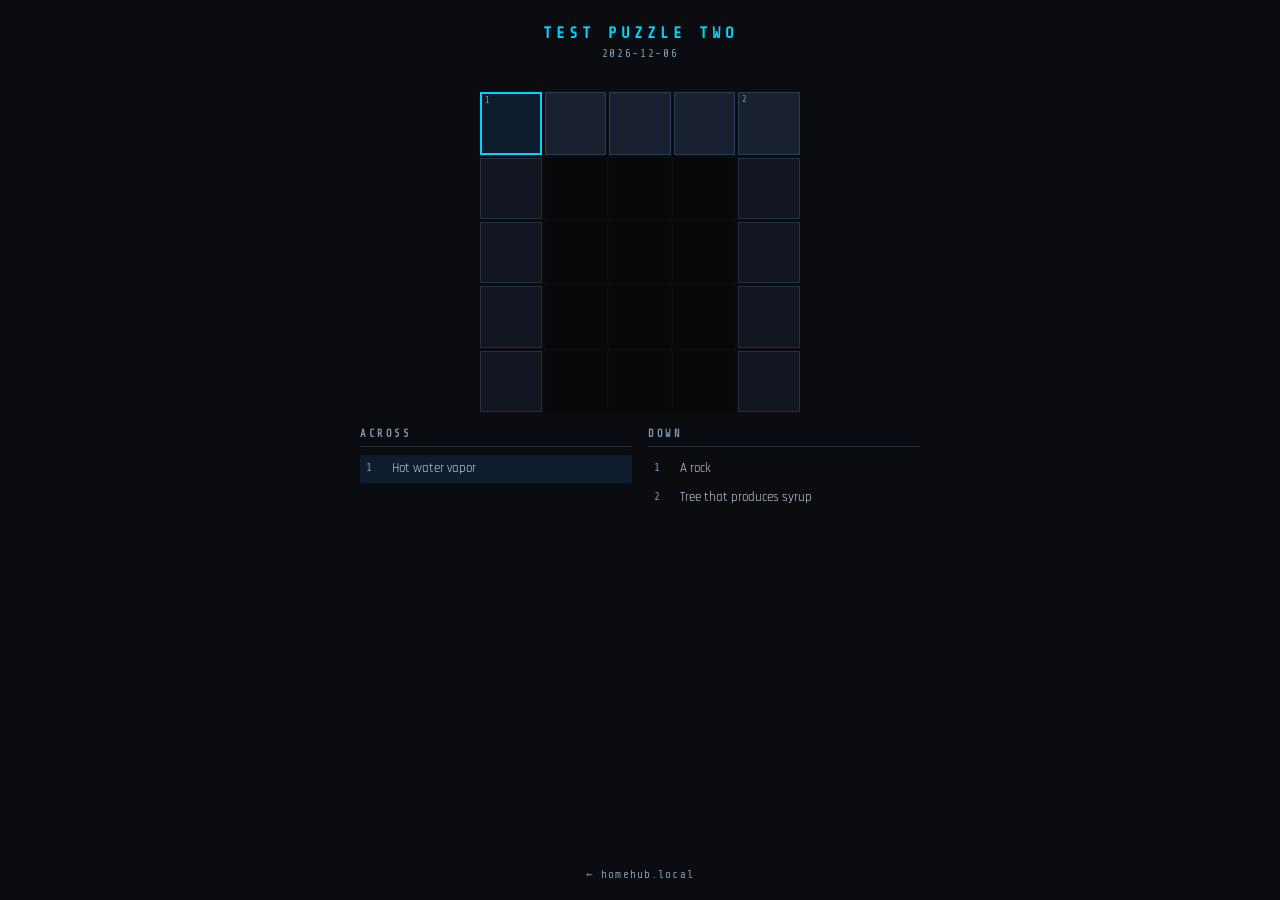
==== apps/games/index.html @ 2e540438 "Fix green highlight, add tests, extract puzzle data - Green highlight: cells now require ALL contain" ====
<!DOCTYPE html>
<html lang="en">
<head>
  <meta charset="UTF-8">
  <meta name="viewport" content="width=device-width, initial-scale=1.0, user-scalable=no">
  <title>Crossword</title>
  <link rel="stylesheet" href="../dashboard/fonts.css">
  <style>
    :root {
      --bg: #0a0c0f;
      --panel: #111620;
      --border: #243040;
      --accent: #00d4ff;
      --accent3: #39ff14;
      --text: #c8d8e8;
      --dim: #7a9ab0;
      --warn: #ffbe00;
    }

    * { margin: 0; padding: 0; box-sizing: border-box; }

    body {
      background: var(--bg);
      color: var(--text);
      font-family: 'Rajdhani', sans-serif;
      font-weight: 400;
      min-height: 100vh;
      display: flex;
      flex-direction: column;
      align-items: center;
    }

    header {
      width: 100%;
      max-width: 600px;
      padding: 1.5rem 1rem 0.75rem;
      display: flex;
      flex-direction: column;
      align-items: center;
      gap: 0.3rem;
    }

    header h1 {
      font-family: 'Share Tech Mono', monospace;
      font-size: 1rem;
      letter-spacing: 0.25em;
      color: var(--accent);
      text-transform: uppercase;
    }

    #puzzle-date {
      font-family: 'Share Tech Mono', monospace;
      font-size: 0.7rem;
      color: var(--dim);
      letter-spacing: 0.15em;
    }

    #grid-wrap {
      margin: 1.25rem 0 1rem;
    }

    #grid {
      display: grid;
      grid-template-columns: repeat(5, 1fr);
      gap: 3px;
      width: min(calc(100vw - 2rem), 320px);
      aspect-ratio: 1;
    }

    .cell {
      position: relative;
      background: var(--panel);
      border: 1px solid var(--border);
      display: flex;
      align-items: center;
      justify-content: center;
      cursor: pointer;
      user-select: none;
      transition: background 0.1s, border-color 0.1s;
    }

    .cell.black {
      background: #060709;
      border-color: #060709;
      cursor: default;
    }

    .cell.highlighted {
      background: #192130;
      border-color: #2a3f55;
    }

    .cell.selected {
      background: #0e1d2d;
      border: 2px solid var(--accent);
    }

    .cell.correct {
      background: #0a1f0c;
      border-color: #1a3d1e;
    }

    .cell.correct.selected {
      border: 2px solid var(--accent3);
    }

    .cell.correct.highlighted {
      background: #0c2210;
    }

    .cell-num {
      position: absolute;
      top: 2px;
      left: 3px;
      font-family: 'Share Tech Mono', monospace;
      font-size: clamp(0.42rem, 1.4vw, 0.55rem);
      color: var(--dim);
      line-height: 1;
    }

    .cell-letter {
      font-family: 'Share Tech Mono', monospace;
      font-size: clamp(1rem, 3.8vw, 1.5rem);
      color: var(--text);
      line-height: 1;
    }

    .cell.correct .cell-letter {
      color: var(--accent3);
    }

    #clues {
      width: min(calc(100vw - 2rem), 560px);
      display: grid;
      grid-template-columns: 1fr 1fr;
      gap: 1rem;
      margin-bottom: 2.5rem;
    }

    .clue-panel h2 {
      font-family: 'Share Tech Mono', monospace;
      font-size: 0.65rem;
      letter-spacing: 0.25em;
      color: var(--dim);
      text-transform: uppercase;
      margin-bottom: 0.5rem;
      padding-bottom: 0.4rem;
      border-bottom: 1px solid var(--border);
    }

    .clue-item {
      display: flex;
      gap: 0.5rem;
      padding: 0.3rem 0.4rem;
      border-radius: 2px;
      cursor: pointer;
      margin-bottom: 0.1rem;
      transition: background 0.1s;
    }

    .clue-item:hover { background: #192130; }

    .clue-item.active { background: #0e1d2d; }

    .clue-item.solved { color: var(--accent3); }

    .clue-num {
      font-family: 'Share Tech Mono', monospace;
      font-size: 0.7rem;
      color: var(--dim);
      min-width: 1.1rem;
      flex-shrink: 0;
      padding-top: 0.05rem;
    }

    .clue-item.solved .clue-num { color: var(--accent3); }

    .clue-text {
      font-size: 0.82rem;
      line-height: 1.35;
    }

    #victory {
      display: none;
      position: fixed;
      inset: 0;
      background: rgba(10, 12, 15, 0.93);
      z-index: 100;
      align-items: center;
      justify-content: center;
    }

    #victory.show { display: flex; }

    .victory-box {
      background: var(--panel);
      border: 1px solid var(--accent3);
      padding: 2.5rem 2rem;
      max-width: 340px;
      width: calc(100vw - 2.5rem);
      text-align: center;
    }

    .v-date {
      font-family: 'Share Tech Mono', monospace;
      font-size: 0.65rem;
      color: var(--dim);
      letter-spacing: 0.2em;
      margin-bottom: 0.6rem;
    }

    .v-title {
      font-family: 'Share Tech Mono', monospace;
      font-size: 0.9rem;
      color: var(--accent);
      letter-spacing: 0.15em;
      margin-bottom: 1.25rem;
    }

    .v-msg {
      font-size: 1rem;
      line-height: 1.6;
      color: var(--text);
      margin-bottom: 1.75rem;
    }

    .victory-box button {
      background: transparent;
      border: 1px solid var(--accent3);
      color: var(--accent3);
      font-family: 'Share Tech Mono', monospace;
      font-size: 0.75rem;
      letter-spacing: 0.15em;
      padding: 0.6rem 1.5rem;
      cursor: pointer;
      text-transform: uppercase;
      transition: background 0.15s;
    }

    .victory-box button:hover {
      background: rgba(57, 255, 20, 0.08);
    }

    footer {
      margin-top: auto;
      padding: 1rem;
    }

    footer a {
      font-family: 'Share Tech Mono', monospace;
      font-size: 0.7rem;
      color: var(--dim);
      text-decoration: none;
      letter-spacing: 0.1em;
    }

    footer a:hover { color: var(--text); }

    #mobile-input {
      position: fixed;
      opacity: 0;
      pointer-events: none;
      top: 0;
      left: 0;
      width: 1px;
      height: 1px;
      font-size: 16px;
    }

    @media (max-width: 380px) {
      #clues { grid-template-columns: 1fr; }
    }
  </style>
</head>
<body>

<header>
  <h1 id="puzzle-title">Crossword</h1>
  <div id="puzzle-date"></div>
</header>

<div id="grid-wrap">
  <div id="grid"></div>
</div>

<div id="clues">
  <div class="clue-panel">
    <h2>Across</h2>
    <div id="clues-across"></div>
  </div>
  <div class="clue-panel">
    <h2>Down</h2>
    <div id="clues-down"></div>
  </div>
</div>

<div id="victory">
  <div class="victory-box">
    <div class="v-date" id="v-date"></div>
    <div class="v-title" id="v-title"></div>
    <div class="v-msg">Puzzle complete. Well done.</div>
    <button id="v-dismiss">Review grid</button>
  </div>
</div>

<footer><a href="/">← homehub.local</a></footer>

<input id="mobile-input" type="text" autocomplete="off" autocorrect="off"
       autocapitalize="characters" spellcheck="false" inputmode="text">

<script src="puzzles/puzzles.js"></script>
<script>
// ---------------------------------------------------------------------------
// Numbering — exact algorithm from spec
// ---------------------------------------------------------------------------
function numberCells(grid) {
  const nums = {};
  let n = 1;
  for (let i = 0; i < 25; i++) {
    if (grid[i] === '#') continue;
    const row = Math.floor(i / 5), col = i % 5;
    const startsAcross = (col === 0 || grid[i - 1] === '#') && col < 4 && grid[i + 1] !== '#';
    const startsDown   = (row === 0 || grid[i - 5] === '#') && row < 4 && grid[i + 5] !== '#';
    if (startsAcross || startsDown) nums[i] = n++;
  }
  return nums;
}

// ---------------------------------------------------------------------------
// Build word list and cell→word map from numbered cells
// ---------------------------------------------------------------------------
function buildWords(grid, cellNums) {
  const words = [];
  const cellWordMap = {};
  for (let i = 0; i < 25; i++) {
    if (grid[i] !== '#') cellWordMap[i] = {};
  }

  for (const [idxStr, num] of Object.entries(cellNums)) {
    const idx = parseInt(idxStr, 10);
    const row = Math.floor(idx / 5);
    const col = idx % 5;

    const startsAcross = (col === 0 || grid[idx - 1] === '#') && col < 4 && grid[idx + 1] !== '#';
    if (startsAcross) {
      const cells = [];
      for (let j = idx; j < 25 && Math.floor(j / 5) === row && grid[j] !== '#'; j++) {
        cells.push(j);
      }
      const key = `across-${num}`;
      words.push({ key, dir: 'across', num, cells, answer: cells.map(c => grid[c]).join('') });
      cells.forEach(c => { cellWordMap[c].across = key; });
    }

    const startsDown = (row === 0 || grid[idx - 5] === '#') && row < 4 && grid[idx + 5] !== '#';
    if (startsDown) {
      const cells = [];
      for (let j = idx; j < 25 && grid[j] !== '#'; j += 5) {
        cells.push(j);
      }
      const key = `down-${num}`;
      words.push({ key, dir: 'down', num, cells, answer: cells.map(c => grid[c]).join('') });
      cells.forEach(c => { cellWordMap[c].down = key; });
    }
  }

  return { words, cellWordMap };
}

// ---------------------------------------------------------------------------
// Date helpers
// ---------------------------------------------------------------------------
function getDateString() {
  const d = new Date();
  const y = d.getFullYear();
  const m = String(d.getMonth() + 1).padStart(2, '0');
  const day = String(d.getDate()).padStart(2, '0');
  return `${y}-${m}-${day}`;
}

function getPuzzleIndex() {
  const now = new Date();
  const start = new Date(now.getFullYear(), 0, 0);
  const dayOfYear = Math.floor((now - start) / 86400000);
  return dayOfYear % PUZZLES.length;
}

// ---------------------------------------------------------------------------
// App state
// ---------------------------------------------------------------------------
let puzzle, cellNums, words, cellWordMap;
let selectedCell = null;
let direction = 'across';
let state; // { puzzleIndex, solvedBy, letters }
let solvedWords = new Set();
let victoryTriggered = false;
let lastKeydownWasLetter = false;

// ---------------------------------------------------------------------------
// localStorage
// ---------------------------------------------------------------------------
function saveState() {
  const key = `cw-${getDateString()}`;
  localStorage.setItem(key, JSON.stringify({
    puzzleIndex: state.puzzleIndex,
    solvedBy: state.solvedBy,
    letters: state.letters
  }));
}

function loadState(puzzleIndex) {
  const key = `cw-${getDateString()}`;
  try {
    const data = JSON.parse(localStorage.getItem(key));
    if (data && data.puzzleIndex === puzzleIndex) {
      return { puzzleIndex, solvedBy: data.solvedBy || null, letters: data.letters || {} };
    }
  } catch (_) {}
  return { puzzleIndex, solvedBy: null, letters: {} };
}

// ---------------------------------------------------------------------------
// Word helpers
// ---------------------------------------------------------------------------
function isWordComplete(word) {
  return word.cells.every((c, i) => state.letters[c] === word.answer[i]);
}

function recheckAllWords() {
  words.forEach(w => {
    if (isWordComplete(w)) solvedWords.add(w.key);
    else solvedWords.delete(w.key);
  });
}

function getActiveWordKey() {
  if (selectedCell === null) return null;
  return cellWordMap[selectedCell]?.[direction] || null;
}

function getActiveWordCells() {
  const key = getActiveWordKey();
  if (!key) return [];
  return words.find(w => w.key === key)?.cells || [];
}

// ---------------------------------------------------------------------------
// Navigation helpers
// ---------------------------------------------------------------------------
function advanceInWord() {
  const key = getActiveWordKey();
  if (!key) return;
  const word = words.find(w => w.key === key);
  if (!word) return;
  const idx = word.cells.indexOf(selectedCell);
  if (idx < word.cells.length - 1) selectedCell = word.cells[idx + 1];
}

function retreatInWord() {
  const key = getActiveWordKey();
  if (!key) return;
  const word = words.find(w => w.key === key);
  if (!word) return;
  const idx = word.cells.indexOf(selectedCell);
  if (idx > 0) selectedCell = word.cells[idx - 1];
}

function nextWord(reverse) {
  if (!words.length) return;
  const current = getActiveWordKey();
  let idx = words.findIndex(w => w.key === current);
  if (idx === -1) idx = 0;
  if (reverse) idx = idx <= 0 ? words.length - 1 : idx - 1;
  else idx = idx >= words.length - 1 ? 0 : idx + 1;
  const next = words[idx];
  direction = next.dir;
  const firstEmpty = next.cells.find(c => !state.letters[c]);
  selectedCell = firstEmpty !== undefined ? firstEmpty : next.cells[0];
}

function adjustDirectionForCell(i) {
  const hasAcross = !!cellWordMap[i]?.across;
  const hasDown = !!cellWordMap[i]?.down;
  if (direction === 'across' && !hasAcross && hasDown) direction = 'down';
  if (direction === 'down' && !hasDown && hasAcross) direction = 'across';
}

// ---------------------------------------------------------------------------
// Handlers
// ---------------------------------------------------------------------------
function onCellClick(i) {
  if (puzzle.grid[i] === '#') return;
  if (i === selectedCell) {
    const hasAcross = !!cellWordMap[i]?.across;
    const hasDown = !!cellWordMap[i]?.down;
    if (hasAcross && hasDown) direction = direction === 'across' ? 'down' : 'across';
  } else {
    selectedCell = i;
    adjustDirectionForCell(i);
  }
  render();
  focusMobileInput();
}

function onClueClick(word) {
  direction = word.dir;
  const firstEmpty = word.cells.find(c => !state.letters[c]);
  selectedCell = firstEmpty !== undefined ? firstEmpty : word.cells[0];
  render();
  focusMobileInput();
}

function handleLetter(letter) {
  if (selectedCell === null) return;
  state.letters[selectedCell] = letter;
  recheckAllWords();
  saveState();
  if (words.every(w => solvedWords.has(w.key)) && !victoryTriggered) {
    victoryTriggered = true;
    render();
    setTimeout(showVictory, 350);
    return;
  }
  advanceInWord();
  render();
}

function handleBackspace() {
  if (selectedCell === null) return;
  if (state.letters[selectedCell]) {
    delete state.letters[selectedCell];
    recheckAllWords();
    saveState();
  } else {
    retreatInWord();
    if (state.letters[selectedCell]) {
      delete state.letters[selectedCell];
      recheckAllWords();
      saveState();
    }
  }
  render();
}

function handleArrow(key) {
  if (selectedCell === null) return;
  const row = Math.floor(selectedCell / 5);
  const col = selectedCell % 5;
  let nr = row, nc = col;
  if (key === 'ArrowRight') { nc++; direction = 'across'; }
  else if (key === 'ArrowLeft') { nc--; direction = 'across'; }
  else if (key === 'ArrowDown') { nr++; direction = 'down'; }
  else if (key === 'ArrowUp') { nr--; direction = 'down'; }
  if (nr < 0 || nr >= 5 || nc < 0 || nc >= 5) return;
  const next = nr * 5 + nc;
  if (puzzle.grid[next] === '#') return;
  selectedCell = next;
  render();
}

function onKeyDown(e) {
  if (selectedCell === null) return;
  const { key } = e;
  lastKeydownWasLetter = false;

  if (key === 'ArrowRight' || key === 'ArrowLeft' || key === 'ArrowDown' || key === 'ArrowUp') {
    e.preventDefault();
    handleArrow(key);
  } else if (key === 'Tab') {
    e.preventDefault();
    nextWord(e.shiftKey);
    render();
  } else if (key === 'Backspace') {
    e.preventDefault();
    handleBackspace();
  } else if (key.length === 1 && /[a-zA-Z]/.test(key)) {
    e.preventDefault();
    lastKeydownWasLetter = true;
    handleLetter(key.toUpperCase());
  }
}

// ---------------------------------------------------------------------------
// Mobile input
// ---------------------------------------------------------------------------
function focusMobileInput() {
  document.getElementById('mobile-input').focus();
}

function setupMobileInput() {
  const input = document.getElementById('mobile-input');
  // Arrows, backspace, tab from mobile keyboard
  input.addEventListener('keydown', onKeyDown);
  // Letter input from mobile IME (keydown may not fire for letters)
  input.addEventListener('input', () => {
    const val = input.value;
    input.value = '';
    if (!val || selectedCell === null) return;
    if (lastKeydownWasLetter) { lastKeydownWasLetter = false; return; }
    const letter = val.toUpperCase().replace(/[^A-Z]/g, '');
    if (letter) handleLetter(letter[letter.length - 1]);
  });
}

// ---------------------------------------------------------------------------
// Victory
// ---------------------------------------------------------------------------
function showVictory() {
  const dateStr = getDateString();
  document.getElementById('v-date').textContent = dateStr;
  document.getElementById('v-title').textContent = puzzle.title;
  document.getElementById('victory').classList.add('show');
}

// ---------------------------------------------------------------------------
// Render
// ---------------------------------------------------------------------------
function renderGrid() {
  const activeWordCells = getActiveWordCells();
  for (let i = 0; i < 25; i++) {
    const cell = document.querySelector(`.cell[data-idx="${i}"]`);
    if (!cell || puzzle.grid[i] === '#') continue;

    const letterEl = cell.querySelector('.cell-letter');
    letterEl.textContent = state.letters[i] || '';

    cell.classList.remove('selected', 'highlighted', 'correct');

    const ac = cellWordMap[i]?.across;
    const dn = cellWordMap[i]?.down;
    const wordKeys = [ac, dn].filter(Boolean);
    if (wordKeys.length > 0 && wordKeys.every(k => solvedWords.has(k))) {
      cell.classList.add('correct');
    }
    if (i === selectedCell) {
      cell.classList.add('selected');
    } else if (activeWordCells.includes(i)) {
      cell.classList.add('highlighted');
    }
  }
}

function renderClues() {
  const activeKey = getActiveWordKey();
  document.querySelectorAll('.clue-item').forEach(item => {
    const k = item.dataset.key;
    item.classList.toggle('active', k === activeKey);
    item.classList.toggle('solved', solvedWords.has(k));
  });
}

function render() {
  renderGrid();
  renderClues();
}

// ---------------------------------------------------------------------------
// DOM build
// ---------------------------------------------------------------------------
function buildGrid() {
  const gridEl = document.getElementById('grid');
  gridEl.innerHTML = '';
  for (let i = 0; i < 25; i++) {
    const cell = document.createElement('div');
    cell.className = 'cell';
    cell.dataset.idx = i;
    if (puzzle.grid[i] === '#') {
      cell.classList.add('black');
    } else {
      if (cellNums[i] != null) {
        const numEl = document.createElement('span');
        numEl.className = 'cell-num';
        numEl.textContent = cellNums[i];
        cell.appendChild(numEl);
      }
      const letterEl = document.createElement('span');
      letterEl.className = 'cell-letter';
      cell.appendChild(letterEl);
      cell.addEventListener('click', () => onCellClick(i));
    }
    gridEl.appendChild(cell);
  }
}

function buildClues() {
  const acrossEl = document.getElementById('clues-across');
  const downEl   = document.getElementById('clues-down');
  acrossEl.innerHTML = '';
  downEl.innerHTML = '';
  words.forEach(word => {
    const clueText = puzzle.clues[word.dir][word.num];
    if (!clueText) return;
    const item = document.createElement('div');
    item.className = 'clue-item';
    item.dataset.key = word.key;
    item.innerHTML = `<span class="clue-num">${word.num}</span><span class="clue-text">${clueText}</span>`;
    item.addEventListener('click', () => onClueClick(word));
    (word.dir === 'across' ? acrossEl : downEl).appendChild(item);
  });
}

// ---------------------------------------------------------------------------
// Init
// ---------------------------------------------------------------------------
function init() {
  const puzzleIndex = getPuzzleIndex();
  state = loadState(puzzleIndex);

  puzzle = PUZZLES[puzzleIndex];
  cellNums = numberCells(puzzle.grid);
  ({ words, cellWordMap } = buildWords(puzzle.grid, cellNums));

  // Recompute solved words from restored letters
  recheckAllWords();

  buildGrid();
  buildClues();
  setupMobileInput();

  document.getElementById('puzzle-title').textContent = puzzle.title;
  document.getElementById('puzzle-date').textContent = getDateString();
  document.getElementById('v-dismiss').addEventListener('click', () => {
    document.getElementById('victory').classList.remove('show');
  });

  // Desktop keyboard handler (skip if mobile-input is target to avoid double fire)
  document.addEventListener('keydown', (e) => {
    if (e.target === document.getElementById('mobile-input')) return;
    onKeyDown(e);
  });

  // Select first empty cell in first word
  const firstWord = words.find(w => w.dir === 'across') || words[0];
  if (firstWord) {
    direction = firstWord.dir;
    const firstEmpty = firstWord.cells.find(c => !state.letters[c]);
    selectedCell = firstEmpty !== undefined ? firstEmpty : firstWord.cells[0];
  }

  render();
}

init();
</script>
</body>
</html>
---- apps/dashboard/fonts.css ----
@font-face {
  font-family: 'Share Tech Mono';
  font-style: normal;
  font-weight: 400;
  font-display: swap;
  src: url('fonts/share-tech-mono-400.woff2') format('woff2');
}
@font-face {
  font-family: 'Rajdhani';
  font-style: normal;
  font-weight: 300;
  font-display: swap;
  src: url('fonts/rajdhani-300.woff2') format('woff2');
}
@font-face {
  font-family: 'Rajdhani';
  font-style: normal;
  font-weight: 400;
  font-display: swap;
  src: url('fonts/rajdhani-400.woff2') format('woff2');
}
@font-face {
  font-family: 'Rajdhani';
  font-style: normal;
  font-weight: 600;
  font-display: swap;
  src: url('fonts/rajdhani-600.woff2') format('woff2');
}
@font-face {
  font-family: 'Rajdhani';
  font-style: normal;
  font-weight: 700;
  font-display: swap;
  src: url('fonts/rajdhani-700.woff2') format('woff2');
}
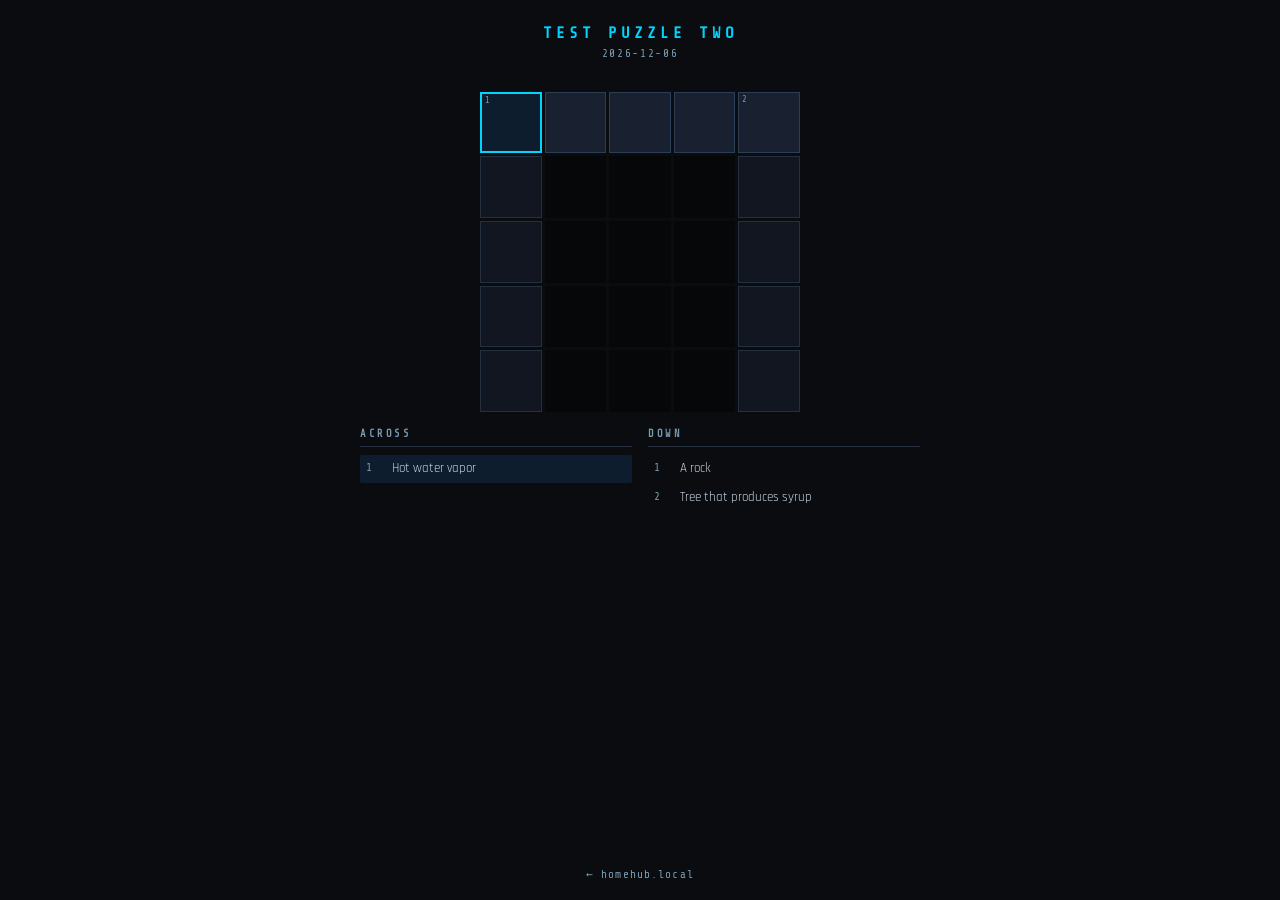
==== commit 69c95237: "Fix cell resize on letter entry Grid rows were implicitly auto-sized (content-driven) because grid-t" ====
--- a/apps/games/index.html
+++ b/apps/games/index.html
@@ -62,9 +62,10 @@
     #grid {
       display: grid;
       grid-template-columns: repeat(5, 1fr);
+      grid-template-rows: repeat(5, 1fr);
       gap: 3px;
       width: min(calc(100vw - 2rem), 320px);
-      aspect-ratio: 1;
+      height: min(calc(100vw - 2rem), 320px);
     }
 
     .cell {
@@ -76,6 +77,9 @@
       justify-content: center;
       cursor: pointer;
       user-select: none;
+      overflow: hidden;
+      min-width: 0;
+      min-height: 0;
       transition: background 0.1s, border-color 0.1s;
     }
 
@@ -95,19 +99,6 @@
       border: 2px solid var(--accent);
     }
 
-    .cell.correct {
-      background: #0a1f0c;
-      border-color: #1a3d1e;
-    }
-
-    .cell.correct.selected {
-      border: 2px solid var(--accent3);
-    }
-
-    .cell.correct.highlighted {
-      background: #0c2210;
-    }
-
     .cell-num {
       position: absolute;
       top: 2px;
@@ -123,10 +114,6 @@
       font-size: clamp(1rem, 3.8vw, 1.5rem);
       color: var(--text);
       line-height: 1;
-    }
-
-    .cell.correct .cell-letter {
-      color: var(--accent3);
     }
 
     #clues {
@@ -162,8 +149,6 @@
 
     .clue-item.active { background: #0e1d2d; }
 
-    .clue-item.solved { color: var(--accent3); }
-
     .clue-num {
       font-family: 'Share Tech Mono', monospace;
       font-size: 0.7rem;
@@ -172,8 +157,6 @@
       flex-shrink: 0;
       padding-top: 0.05rem;
     }
-
-    .clue-item.solved .clue-num { color: var(--accent3); }
 
     .clue-text {
       font-size: 0.82rem;
@@ -392,7 +375,6 @@
 let selectedCell = null;
 let direction = 'across';
 let state; // { puzzleIndex, solvedBy, letters }
-let solvedWords = new Set();
 let victoryTriggered = false;
 let lastKeydownWasLetter = false;
 
@@ -422,15 +404,8 @@
 // ---------------------------------------------------------------------------
 // Word helpers
 // ---------------------------------------------------------------------------
-function isWordComplete(word) {
-  return word.cells.every((c, i) => state.letters[c] === word.answer[i]);
-}
-
-function recheckAllWords() {
-  words.forEach(w => {
-    if (isWordComplete(w)) solvedWords.add(w.key);
-    else solvedWords.delete(w.key);
-  });
+function isPuzzleSolved() {
+  return words.every(w => w.cells.every((c, i) => state.letters[c] === w.answer[i]));
 }
 
 function getActiveWordKey() {
@@ -513,9 +488,8 @@
 function handleLetter(letter) {
   if (selectedCell === null) return;
   state.letters[selectedCell] = letter;
-  recheckAllWords();
   saveState();
-  if (words.every(w => solvedWords.has(w.key)) && !victoryTriggered) {
+  if (isPuzzleSolved() && !victoryTriggered) {
     victoryTriggered = true;
     render();
     setTimeout(showVictory, 350);
@@ -529,13 +503,11 @@
   if (selectedCell === null) return;
   if (state.letters[selectedCell]) {
     delete state.letters[selectedCell];
-    recheckAllWords();
     saveState();
   } else {
     retreatInWord();
     if (state.letters[selectedCell]) {
       delete state.letters[selectedCell];
-      recheckAllWords();
       saveState();
     }
   }
@@ -624,14 +596,8 @@
     const letterEl = cell.querySelector('.cell-letter');
     letterEl.textContent = state.letters[i] || '';
 
-    cell.classList.remove('selected', 'highlighted', 'correct');
-
-    const ac = cellWordMap[i]?.across;
-    const dn = cellWordMap[i]?.down;
-    const wordKeys = [ac, dn].filter(Boolean);
-    if (wordKeys.length > 0 && wordKeys.every(k => solvedWords.has(k))) {
-      cell.classList.add('correct');
-    }
+    cell.classList.remove('selected', 'highlighted');
+
     if (i === selectedCell) {
       cell.classList.add('selected');
     } else if (activeWordCells.includes(i)) {
@@ -643,9 +609,7 @@
 function renderClues() {
   const activeKey = getActiveWordKey();
   document.querySelectorAll('.clue-item').forEach(item => {
-    const k = item.dataset.key;
-    item.classList.toggle('active', k === activeKey);
-    item.classList.toggle('solved', solvedWords.has(k));
+    item.classList.toggle('active', item.dataset.key === activeKey);
   });
 }
 
@@ -710,9 +674,6 @@
   cellNums = numberCells(puzzle.grid);
   ({ words, cellWordMap } = buildWords(puzzle.grid, cellNums));
 
-  // Recompute solved words from restored letters
-  recheckAllWords();
-
   buildGrid();
   buildClues();
   setupMobileInput();
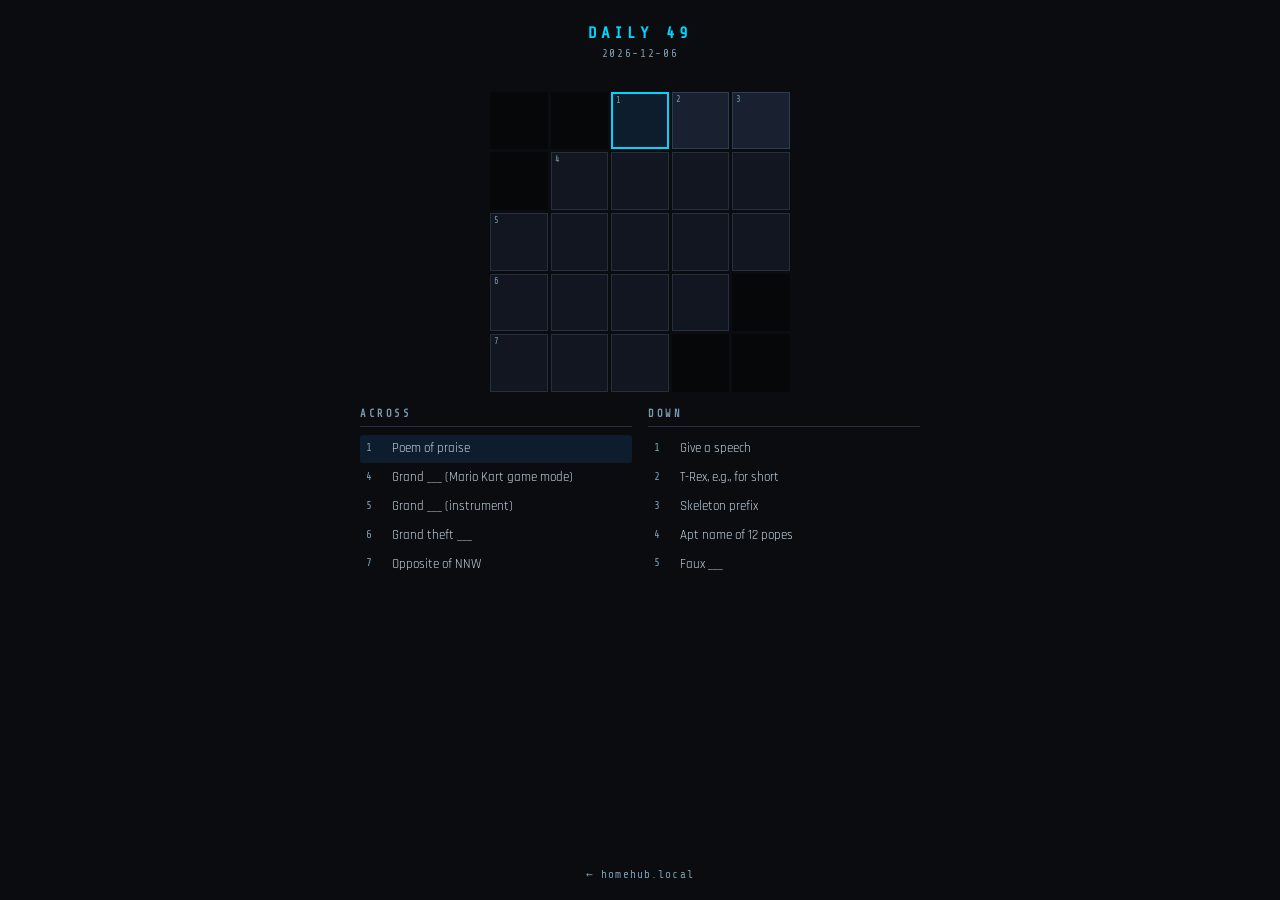
==== commit 36710ecb: "Make crossword grid size dynamic, driven by puzzle rows/cols Remove the hardcoded 5×5 assumption fro" ====
--- a/apps/games/index.html
+++ b/apps/games/index.html
@@ -61,11 +61,11 @@
 
     #grid {
       display: grid;
-      grid-template-columns: repeat(5, 1fr);
-      grid-template-rows: repeat(5, 1fr);
+      grid-template-columns: repeat(var(--cols, 5), 1fr);
+      grid-template-rows: repeat(var(--rows, 5), 1fr);
       gap: 3px;
-      width: min(calc(100vw - 2rem), 320px);
-      height: min(calc(100vw - 2rem), 320px);
+      width: min(calc(100vw - 2rem), var(--grid-w, 320px));
+      height: min(calc(100vw - 2rem), var(--grid-h, 320px));
     }
 
     .cell {
@@ -299,11 +299,11 @@
 function numberCells(grid) {
   const nums = {};
   let n = 1;
-  for (let i = 0; i < 25; i++) {
+  for (let i = 0; i < ROWS * COLS; i++) {
     if (grid[i] === '#') continue;
-    const row = Math.floor(i / 5), col = i % 5;
-    const startsAcross = (col === 0 || grid[i - 1] === '#') && col < 4 && grid[i + 1] !== '#';
-    const startsDown   = (row === 0 || grid[i - 5] === '#') && row < 4 && grid[i + 5] !== '#';
+    const row = Math.floor(i / COLS), col = i % COLS;
+    const startsAcross = (col === 0 || grid[i - 1] === '#') && col < COLS - 1 && grid[i + 1] !== '#';
+    const startsDown   = (row === 0 || grid[i - COLS] === '#') && row < ROWS - 1 && grid[i + COLS] !== '#';
     if (startsAcross || startsDown) nums[i] = n++;
   }
   return nums;
@@ -315,19 +315,19 @@
 function buildWords(grid, cellNums) {
   const words = [];
   const cellWordMap = {};
-  for (let i = 0; i < 25; i++) {
+  for (let i = 0; i < ROWS * COLS; i++) {
     if (grid[i] !== '#') cellWordMap[i] = {};
   }
 
   for (const [idxStr, num] of Object.entries(cellNums)) {
     const idx = parseInt(idxStr, 10);
-    const row = Math.floor(idx / 5);
-    const col = idx % 5;
-
-    const startsAcross = (col === 0 || grid[idx - 1] === '#') && col < 4 && grid[idx + 1] !== '#';
+    const row = Math.floor(idx / COLS);
+    const col = idx % COLS;
+
+    const startsAcross = (col === 0 || grid[idx - 1] === '#') && col < COLS - 1 && grid[idx + 1] !== '#';
     if (startsAcross) {
       const cells = [];
-      for (let j = idx; j < 25 && Math.floor(j / 5) === row && grid[j] !== '#'; j++) {
+      for (let j = idx; j < ROWS * COLS && Math.floor(j / COLS) === row && grid[j] !== '#'; j++) {
         cells.push(j);
       }
       const key = `across-${num}`;
@@ -335,10 +335,10 @@
       cells.forEach(c => { cellWordMap[c].across = key; });
     }
 
-    const startsDown = (row === 0 || grid[idx - 5] === '#') && row < 4 && grid[idx + 5] !== '#';
+    const startsDown = (row === 0 || grid[idx - COLS] === '#') && row < ROWS - 1 && grid[idx + COLS] !== '#';
     if (startsDown) {
       const cells = [];
-      for (let j = idx; j < 25 && grid[j] !== '#'; j += 5) {
+      for (let j = idx; j < ROWS * COLS && grid[j] !== '#'; j += COLS) {
         cells.push(j);
       }
       const key = `down-${num}`;
@@ -371,6 +371,7 @@
 // ---------------------------------------------------------------------------
 // App state
 // ---------------------------------------------------------------------------
+let ROWS, COLS;
 let puzzle, cellNums, words, cellWordMap;
 let selectedCell = null;
 let direction = 'across';
@@ -516,15 +517,15 @@
 
 function handleArrow(key) {
   if (selectedCell === null) return;
-  const row = Math.floor(selectedCell / 5);
-  const col = selectedCell % 5;
+  const row = Math.floor(selectedCell / COLS);
+  const col = selectedCell % COLS;
   let nr = row, nc = col;
   if (key === 'ArrowRight') { nc++; direction = 'across'; }
   else if (key === 'ArrowLeft') { nc--; direction = 'across'; }
   else if (key === 'ArrowDown') { nr++; direction = 'down'; }
   else if (key === 'ArrowUp') { nr--; direction = 'down'; }
-  if (nr < 0 || nr >= 5 || nc < 0 || nc >= 5) return;
-  const next = nr * 5 + nc;
+  if (nr < 0 || nr >= ROWS || nc < 0 || nc >= COLS) return;
+  const next = nr * COLS + nc;
   if (puzzle.grid[next] === '#') return;
   selectedCell = next;
   render();
@@ -589,7 +590,7 @@
 // ---------------------------------------------------------------------------
 function renderGrid() {
   const activeWordCells = getActiveWordCells();
-  for (let i = 0; i < 25; i++) {
+  for (let i = 0; i < ROWS * COLS; i++) {
     const cell = document.querySelector(`.cell[data-idx="${i}"]`);
     if (!cell || puzzle.grid[i] === '#') continue;
 
@@ -624,7 +625,7 @@
 function buildGrid() {
   const gridEl = document.getElementById('grid');
   gridEl.innerHTML = '';
-  for (let i = 0; i < 25; i++) {
+  for (let i = 0; i < ROWS * COLS; i++) {
     const cell = document.createElement('div');
     cell.className = 'cell';
     cell.dataset.idx = i;
@@ -666,11 +667,31 @@
 // ---------------------------------------------------------------------------
 // Init
 // ---------------------------------------------------------------------------
+const MAX_GRID_SIZE = 9;
+
+function showError(msg) {
+  document.getElementById('grid').textContent = msg;
+}
+
 function init() {
   const puzzleIndex = getPuzzleIndex();
   state = loadState(puzzleIndex);
 
   puzzle = PUZZLES[puzzleIndex];
+  ROWS = puzzle.rows;
+  COLS = puzzle.cols;
+
+  if (ROWS > MAX_GRID_SIZE || COLS > MAX_GRID_SIZE) {
+    showError(`Puzzle (${COLS}×${ROWS}) exceeds max renderable size of ${MAX_GRID_SIZE}.`);
+    return;
+  }
+
+  const gridEl = document.getElementById('grid');
+  gridEl.style.setProperty('--cols', COLS);
+  gridEl.style.setProperty('--rows', ROWS);
+  gridEl.style.setProperty('--grid-w', `${Math.min(COLS * 60, 560)}px`);
+  gridEl.style.setProperty('--grid-h', `${Math.min(ROWS * 60, 560)}px`);
+
   cellNums = numberCells(puzzle.grid);
   ({ words, cellWordMap } = buildWords(puzzle.grid, cellNums));
 
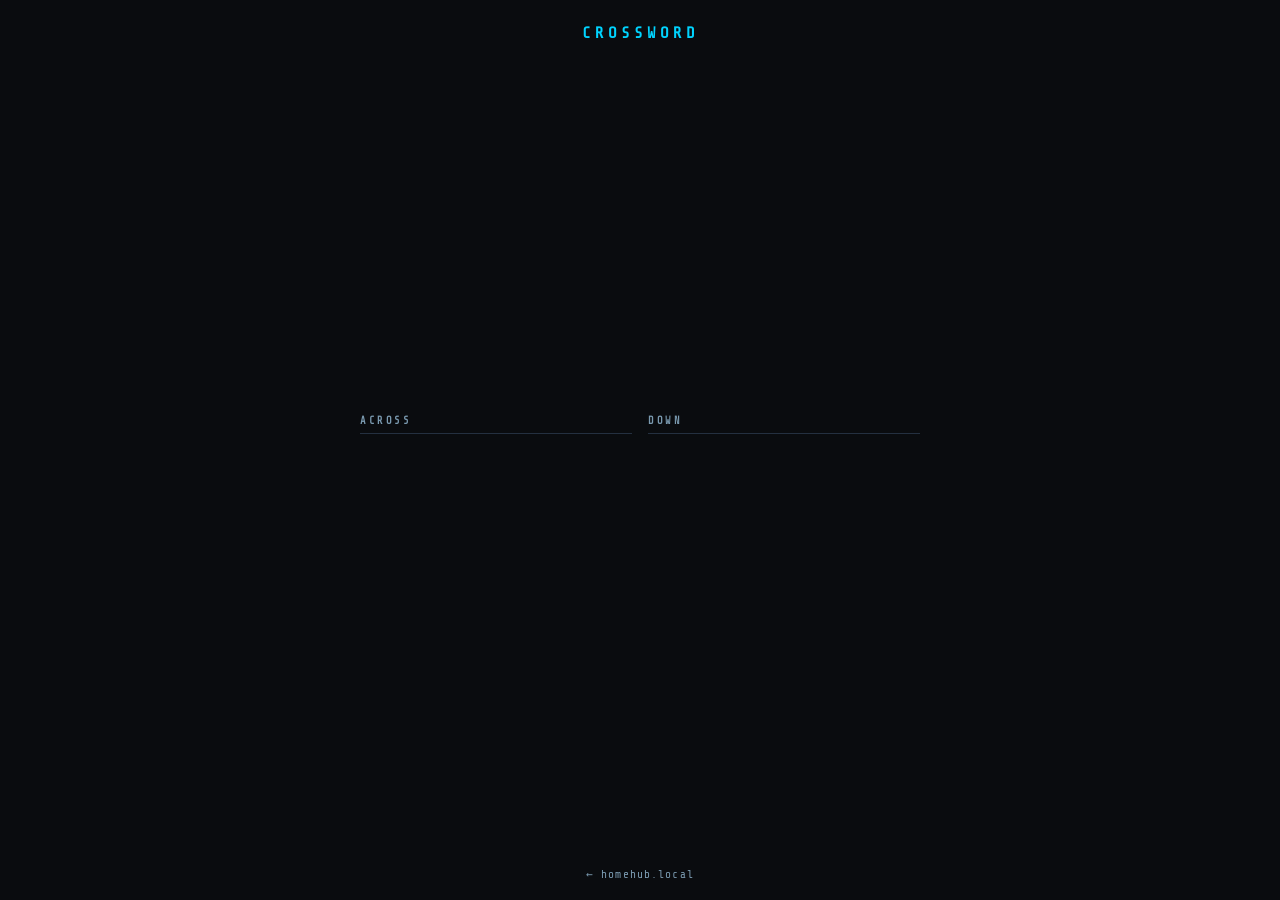
==== commit 614afc7e: "Add solve time to victory modal Timer starts on first letter typed, solvedAt recorded at solve momen" ====
--- a/apps/games/index.html
+++ b/apps/games/index.html
@@ -197,7 +197,15 @@
       font-size: 0.9rem;
       color: var(--accent);
       letter-spacing: 0.15em;
-      margin-bottom: 1.25rem;
+      margin-bottom: 0.5rem;
+    }
+
+    .v-time {
+      font-family: 'Share Tech Mono', monospace;
+      font-size: 1.6rem;
+      color: var(--accent3);
+      letter-spacing: 0.1em;
+      margin-bottom: 0.5rem;
     }
 
     .v-msg {
@@ -281,6 +289,7 @@
   <div class="victory-box">
     <div class="v-date" id="v-date"></div>
     <div class="v-title" id="v-title"></div>
+    <div class="v-time" id="v-time"></div>
     <div class="v-msg">Puzzle complete. Well done.</div>
     <button id="v-dismiss">Review grid</button>
   </div>
@@ -375,7 +384,7 @@
 let puzzle, cellNums, words, cellWordMap;
 let selectedCell = null;
 let direction = 'across';
-let state; // { puzzleIndex, solvedBy, letters }
+let state; // { puzzleIndex, solvedBy, letters, startedAt, solvedAt }
 let victoryTriggered = false;
 let lastKeydownWasLetter = false;
 
@@ -387,7 +396,9 @@
   localStorage.setItem(key, JSON.stringify({
     puzzleIndex: state.puzzleIndex,
     solvedBy: state.solvedBy,
-    letters: state.letters
+    letters: state.letters,
+    startedAt: state.startedAt,
+    solvedAt: state.solvedAt
   }));
 }
 
@@ -396,10 +407,16 @@
   try {
     const data = JSON.parse(localStorage.getItem(key));
     if (data && data.puzzleIndex === puzzleIndex) {
-      return { puzzleIndex, solvedBy: data.solvedBy || null, letters: data.letters || {} };
+      return {
+        puzzleIndex,
+        solvedBy: data.solvedBy || null,
+        letters: data.letters || {},
+        startedAt: data.startedAt || null,
+        solvedAt: data.solvedAt || null
+      };
     }
   } catch (_) {}
-  return { puzzleIndex, solvedBy: null, letters: {} };
+  return { puzzleIndex, solvedBy: null, letters: {}, startedAt: null, solvedAt: null };
 }
 
 // ---------------------------------------------------------------------------
@@ -488,10 +505,16 @@
 
 function handleLetter(letter) {
   if (selectedCell === null) return;
+  if (!state.startedAt) {
+    state.startedAt = Date.now();
+    saveState();
+  }
   state.letters[selectedCell] = letter;
   saveState();
   if (isPuzzleSolved() && !victoryTriggered) {
     victoryTriggered = true;
+    state.solvedAt = Date.now();
+    saveState();
     render();
     setTimeout(showVictory, 350);
     return;
@@ -576,12 +599,26 @@
 }
 
 // ---------------------------------------------------------------------------
+// Time helper
+// ---------------------------------------------------------------------------
+function formatTime(ms) {
+  const totalSeconds = Math.floor(ms / 1000);
+  const m = Math.floor(totalSeconds / 60);
+  const s = totalSeconds % 60;
+  return `${m}:${String(s).padStart(2, '0')}`;
+}
+
+// ---------------------------------------------------------------------------
 // Victory
 // ---------------------------------------------------------------------------
 function showVictory() {
   const dateStr = getDateString();
   document.getElementById('v-date').textContent = dateStr;
   document.getElementById('v-title').textContent = puzzle.title;
+  const elapsedMs = state.solvedAt && state.startedAt ? state.solvedAt - state.startedAt : null;
+  document.getElementById('v-time').textContent = elapsedMs !== null ? formatTime(elapsedMs) : '--:--';
+  const msg = elapsedMs !== null && elapsedMs > 3 * 60 * 1000 ? 'Pathetic.' : 'Puzzle complete. Well done.';
+  document.querySelector('.v-msg').textContent = msg;
   document.getElementById('victory').classList.add('show');
 }
 
@@ -681,6 +718,16 @@
   ROWS = puzzle.rows;
   COLS = puzzle.cols;
 
+  if (!ROWS || !COLS) {
+    showError('Puzzle is missing required rows/cols fields.');
+    return;
+  }
+
+  if (puzzle.grid.length !== ROWS * COLS) {
+    showError(`Puzzle grid length (${puzzle.grid.length}) does not match rows×cols (${ROWS * COLS}).`);
+    return;
+  }
+
   if (ROWS > MAX_GRID_SIZE || COLS > MAX_GRID_SIZE) {
     showError(`Puzzle (${COLS}×${ROWS}) exceeds max renderable size of ${MAX_GRID_SIZE}.`);
     return;
@@ -720,6 +767,11 @@
   }
 
   render();
+
+  if (state.solvedAt) {
+    victoryTriggered = true;
+    showVictory();
+  }
 }
 
 init();
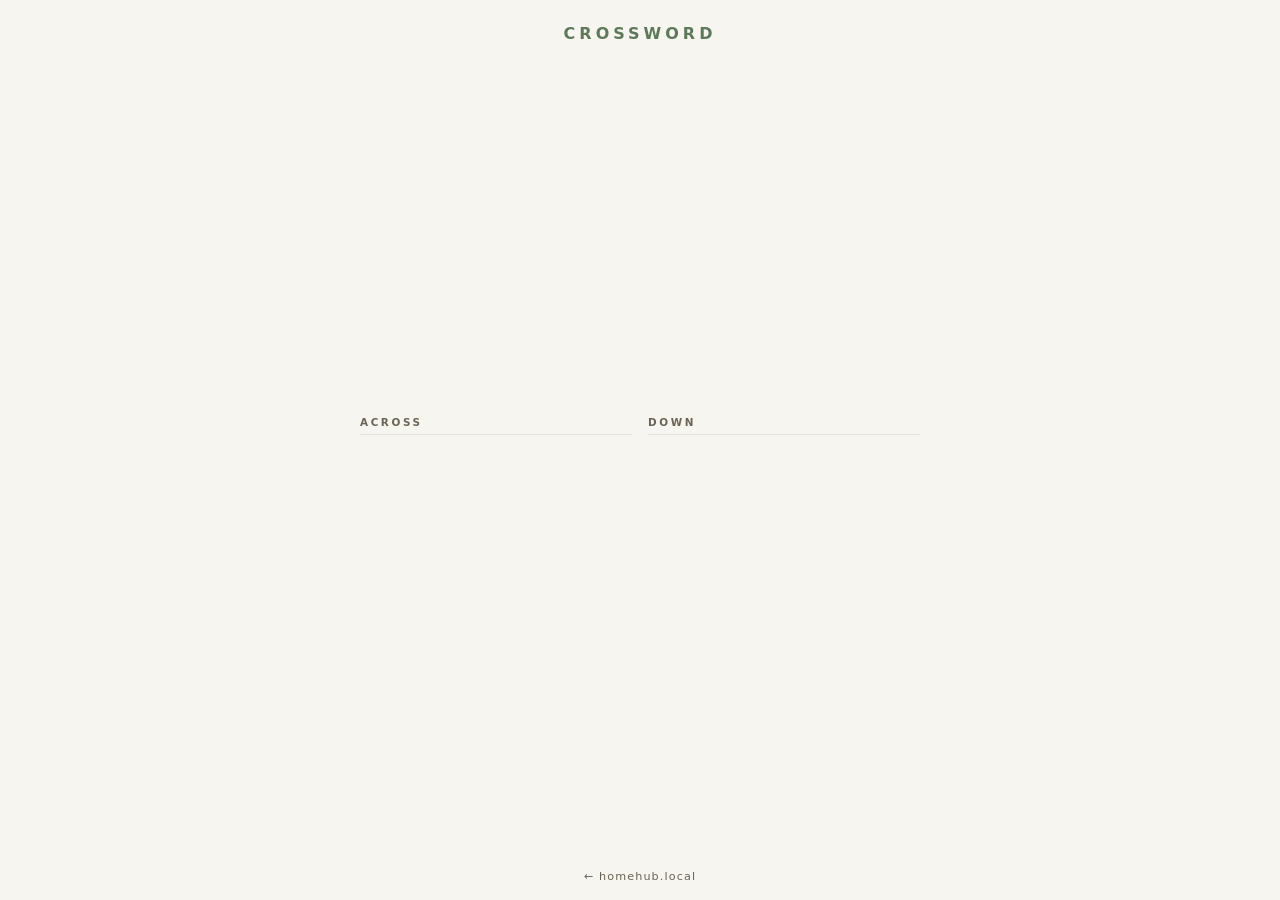
==== commit cbae2340: "Migrate dashboard and games to new design system Replace cyber dark theme with warm earth-tone palet" ====
--- a/apps/games/index.html
+++ b/apps/games/index.html
@@ -5,24 +5,14 @@
   <meta name="viewport" content="width=device-width, initial-scale=1.0, user-scalable=no">
   <title>Crossword</title>
   <link rel="stylesheet" href="../dashboard/fonts.css">
+  <link rel="stylesheet" href="../dashboard/css/tokens.css">
   <style>
-    :root {
-      --bg: #0a0c0f;
-      --panel: #111620;
-      --border: #243040;
-      --accent: #00d4ff;
-      --accent3: #39ff14;
-      --text: #c8d8e8;
-      --dim: #7a9ab0;
-      --warn: #ffbe00;
-    }
-
     * { margin: 0; padding: 0; box-sizing: border-box; }
 
     body {
       background: var(--bg);
       color: var(--text);
-      font-family: 'Rajdhani', sans-serif;
+      font-family: var(--font);
       font-weight: 400;
       min-height: 100vh;
       display: flex;
@@ -41,17 +31,18 @@
     }
 
     header h1 {
-      font-family: 'Share Tech Mono', monospace;
+      font-family: var(--font);
       font-size: 1rem;
+      font-weight: 700;
       letter-spacing: 0.25em;
       color: var(--accent);
       text-transform: uppercase;
     }
 
     #puzzle-date {
-      font-family: 'Share Tech Mono', monospace;
+      font-family: var(--font);
       font-size: 0.7rem;
-      color: var(--dim);
+      color: var(--text2);
       letter-spacing: 0.15em;
     }
 
@@ -70,8 +61,8 @@
 
     .cell {
       position: relative;
-      background: var(--panel);
-      border: 1px solid var(--border);
+      background: var(--surface);
+      border: 1px solid var(--surface2);
       display: flex;
       align-items: center;
       justify-content: center;
@@ -84,18 +75,18 @@
     }
 
     .cell.black {
-      background: #060709;
-      border-color: #060709;
+      background: var(--bg);
+      border-color: var(--bg);
       cursor: default;
     }
 
     .cell.highlighted {
-      background: #192130;
-      border-color: #2a3f55;
+      background: var(--accent-bg);
+      border-color: var(--surface2);
     }
 
     .cell.selected {
-      background: #0e1d2d;
+      background: var(--accent-bg);
       border: 2px solid var(--accent);
     }
 
@@ -103,15 +94,16 @@
       position: absolute;
       top: 2px;
       left: 3px;
-      font-family: 'Share Tech Mono', monospace;
+      font-family: var(--font);
       font-size: clamp(0.42rem, 1.4vw, 0.55rem);
-      color: var(--dim);
+      color: var(--text2);
       line-height: 1;
     }
 
     .cell-letter {
-      font-family: 'Share Tech Mono', monospace;
+      font-family: var(--font);
       font-size: clamp(1rem, 3.8vw, 1.5rem);
+      font-weight: 600;
       color: var(--text);
       line-height: 1;
     }
@@ -125,34 +117,35 @@
     }
 
     .clue-panel h2 {
-      font-family: 'Share Tech Mono', monospace;
+      font-family: var(--font);
       font-size: 0.65rem;
+      font-weight: 600;
       letter-spacing: 0.25em;
-      color: var(--dim);
+      color: var(--text2);
       text-transform: uppercase;
       margin-bottom: 0.5rem;
       padding-bottom: 0.4rem;
-      border-bottom: 1px solid var(--border);
+      border-bottom: 1px solid var(--surface2);
     }
 
     .clue-item {
       display: flex;
       gap: 0.5rem;
       padding: 0.3rem 0.4rem;
-      border-radius: 2px;
+      border-radius: var(--r-sm);
       cursor: pointer;
       margin-bottom: 0.1rem;
       transition: background 0.1s;
     }
 
-    .clue-item:hover { background: #192130; }
-
-    .clue-item.active { background: #0e1d2d; }
+    .clue-item:hover { background: var(--surface2); }
+
+    .clue-item.active { background: var(--accent-bg); }
 
     .clue-num {
-      font-family: 'Share Tech Mono', monospace;
+      font-family: var(--font);
       font-size: 0.7rem;
-      color: var(--dim);
+      color: var(--text2);
       min-width: 1.1rem;
       flex-shrink: 0;
       padding-top: 0.05rem;
@@ -167,7 +160,7 @@
       display: none;
       position: fixed;
       inset: 0;
-      background: rgba(10, 12, 15, 0.93);
+      background: rgba(247, 245, 240, 0.93);
       z-index: 100;
       align-items: center;
       justify-content: center;
@@ -176,8 +169,9 @@
     #victory.show { display: flex; }
 
     .victory-box {
-      background: var(--panel);
-      border: 1px solid var(--accent3);
+      background: var(--surface);
+      border: 1px solid var(--accent);
+      border-radius: var(--r-md);
       padding: 2.5rem 2rem;
       max-width: 340px;
       width: calc(100vw - 2.5rem);
@@ -185,25 +179,27 @@
     }
 
     .v-date {
-      font-family: 'Share Tech Mono', monospace;
+      font-family: var(--font);
       font-size: 0.65rem;
-      color: var(--dim);
+      color: var(--text2);
       letter-spacing: 0.2em;
       margin-bottom: 0.6rem;
     }
 
     .v-title {
-      font-family: 'Share Tech Mono', monospace;
+      font-family: var(--font);
       font-size: 0.9rem;
+      font-weight: 600;
       color: var(--accent);
       letter-spacing: 0.15em;
       margin-bottom: 0.5rem;
     }
 
     .v-time {
-      font-family: 'Share Tech Mono', monospace;
+      font-family: var(--font);
       font-size: 1.6rem;
-      color: var(--accent3);
+      font-weight: 700;
+      color: var(--warm);
       letter-spacing: 0.1em;
       margin-bottom: 0.5rem;
     }
@@ -217,9 +213,10 @@
 
     .victory-box button {
       background: transparent;
-      border: 1px solid var(--accent3);
-      color: var(--accent3);
-      font-family: 'Share Tech Mono', monospace;
+      border: 1px solid var(--accent);
+      border-radius: var(--r-sm);
+      color: var(--accent);
+      font-family: var(--font);
       font-size: 0.75rem;
       letter-spacing: 0.15em;
       padding: 0.6rem 1.5rem;
@@ -229,7 +226,7 @@
     }
 
     .victory-box button:hover {
-      background: rgba(57, 255, 20, 0.08);
+      background: var(--accent-bg);
     }
 
     footer {
@@ -238,9 +235,9 @@
     }
 
     footer a {
-      font-family: 'Share Tech Mono', monospace;
+      font-family: var(--font);
       font-size: 0.7rem;
-      color: var(--dim);
+      color: var(--text2);
       text-decoration: none;
       letter-spacing: 0.1em;
     }
@@ -290,7 +287,7 @@
     <div class="v-date" id="v-date"></div>
     <div class="v-title" id="v-title"></div>
     <div class="v-time" id="v-time"></div>
-    <div class="v-msg">Puzzle complete. Well done.</div>
+    <div class="v-msg" id="v-msg">Puzzle complete. Well done.</div>
     <button id="v-dismiss">Review grid</button>
   </div>
 </div>
@@ -507,10 +504,8 @@
   if (selectedCell === null) return;
   if (!state.startedAt) {
     state.startedAt = Date.now();
-    saveState();
   }
   state.letters[selectedCell] = letter;
-  saveState();
   if (isPuzzleSolved() && !victoryTriggered) {
     victoryTriggered = true;
     state.solvedAt = Date.now();
@@ -519,6 +514,7 @@
     setTimeout(showVictory, 350);
     return;
   }
+  saveState();
   advanceInWord();
   render();
 }
@@ -618,7 +614,7 @@
   const elapsedMs = state.solvedAt && state.startedAt ? state.solvedAt - state.startedAt : null;
   document.getElementById('v-time').textContent = elapsedMs !== null ? formatTime(elapsedMs) : '--:--';
   const msg = elapsedMs !== null && elapsedMs > 3 * 60 * 1000 ? 'Pathetic.' : 'Puzzle complete. Well done.';
-  document.querySelector('.v-msg').textContent = msg;
+  document.getElementById('v-msg').textContent = msg;
   document.getElementById('victory').classList.add('show');
 }
 
--- a/apps/dashboard/css/tokens.css
+++ b/apps/dashboard/css/tokens.css
@@ -0,0 +1,36 @@
+/* tokens.css — design system tokens. Light mode is default. */
+
+:root {
+  --bg: #F7F5F0;
+  --surface: #EFECE5;
+  --surface2: #E6E2D8;
+  --text: #2C2820;
+  --text2: #6B6355;
+  --text3: #9E9585;
+  --accent: #5C7A5A;
+  --accent-bg: #EBF2EB;
+  --warm: #C07A3A;
+  --warm-bg: #F7EFE4;
+  --warn: #A85A2A;
+  --warn-bg: #F5EAE0;
+  --r-sm: 6px;
+  --r-md: 10px;
+  --r-lg: 16px;
+  --font: 'Segoe UI', system-ui, -apple-system, sans-serif;
+  --ease: cubic-bezier(.4, 0, .2, 1);
+}
+
+[data-theme="dark"] {
+  --bg: #1C1A17;
+  --surface: #242118;
+  --surface2: #2E2B22;
+  --text: #EDE8DE;
+  --text2: #A89E88;
+  --text3: #6E6758;
+  --accent: #7AA878;
+  --accent-bg: #1E2B1E;
+  --warm: #D4924A;
+  --warm-bg: #2A2016;
+  --warn: #D4824A;
+  --warn-bg: #2A1C12;
+}
